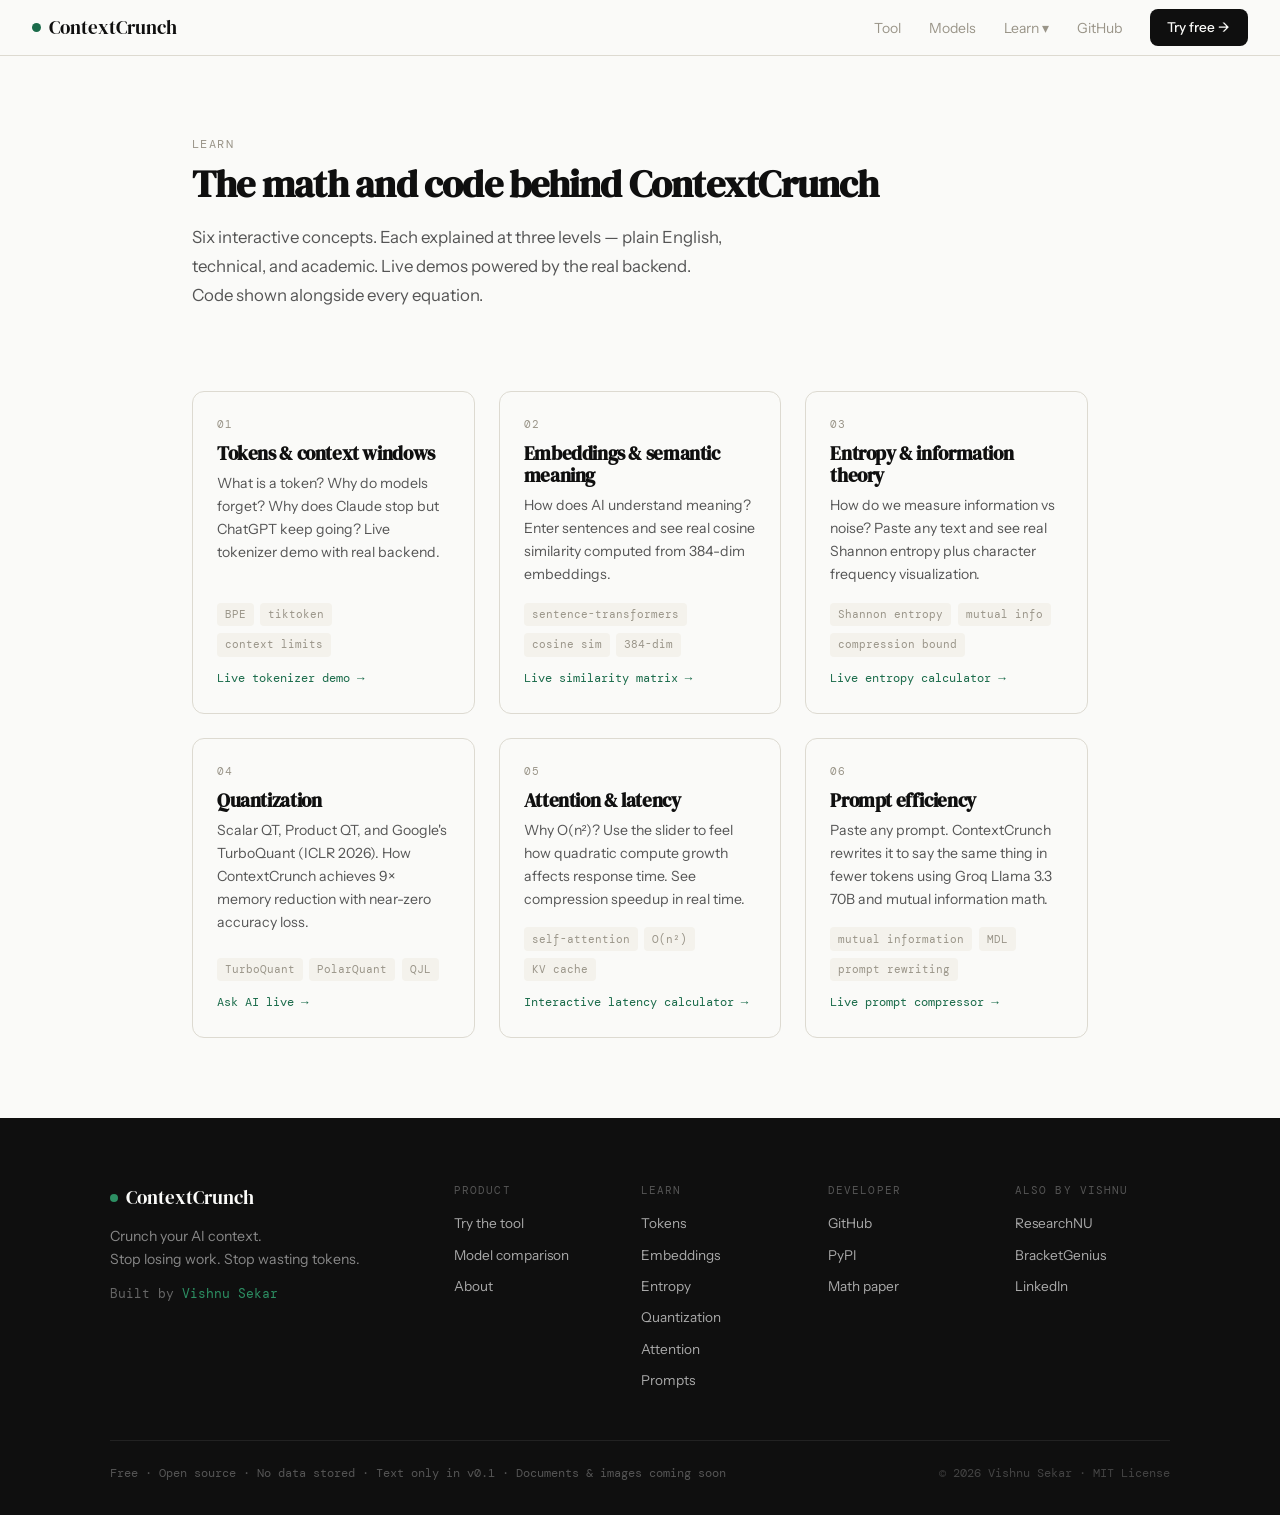
==== frontend/learn/index.html @ 9dfd8b08 "ContextCrunch v1" ====
<!DOCTYPE html>
<html lang="en">
<head>
<meta charset="UTF-8"><meta name="viewport" content="width=device-width,initial-scale=1.0">
<title>ContextCrunch — Learn</title>
<link href="https://fonts.googleapis.com/css2?family=DM+Serif+Display:ital@0;1&family=DM+Mono:wght@400;500&family=Instrument+Sans:wght@400;500;600&display=swap" rel="stylesheet">
<link rel="stylesheet" href="../shared/style.css">
<style>
.learn-grid{display:grid;grid-template-columns:repeat(auto-fit,minmax(280px,1fr));gap:1.5rem;margin-top:3rem}
.lcard{background:var(--white);border:1px solid var(--border);border-radius:12px;padding:1.5rem;text-decoration:none;color:var(--black);transition:border-color .2s,transform .15s;display:flex;flex-direction:column}
.lcard:hover{border-color:var(--accent);transform:translateY(-2px)}
.lcard-num{font-family:var(--mono);font-size:.7rem;color:var(--muted);text-transform:uppercase;letter-spacing:.1em;margin-bottom:.5rem}
.lcard h3{font-family:var(--serif);font-size:1.2rem;margin-bottom:.5rem}
.lcard p{font-size:.88rem;color:#555;line-height:1.65;flex:1;margin-bottom:1rem}
.lcard-tags{display:flex;gap:.4rem;flex-wrap:wrap;margin-bottom:.75rem}
.ltag{font-size:.68rem;background:var(--cream);color:var(--muted);padding:.2rem .5rem;border-radius:4px;font-family:var(--mono)}
.lcard-footer{font-size:.78rem;font-family:var(--mono);color:var(--accent)}
</style>
</head>
<body>
<div id="nav-root"></div>
<main>
  <div class="section" style="padding-bottom:0">
    <div class="container">
      <span class="section-label">Learn</span>
      <h1 class="section-title">The math and code behind ContextCrunch</h1>
      <p class="section-sub">Six interactive concepts. Each explained at three levels — plain English, technical, and academic. Live demos powered by the real backend. Code shown alongside every equation.</p>
    </div>
  </div>
  <div class="section" style="padding-top:2rem">
    <div class="container">
      <div class="learn-grid">
        <a href="tokens.html" class="lcard">
          <span class="lcard-num">01</span>
          <h3>Tokens &amp; context windows</h3>
          <p>What is a token? Why do models forget? Why does Claude stop but ChatGPT keep going? Live tokenizer demo with real backend.</p>
          <div class="lcard-tags"><span class="ltag">BPE</span><span class="ltag">tiktoken</span><span class="ltag">context limits</span></div>
          <span class="lcard-footer">Live tokenizer demo →</span>
        </a>
        <a href="embeddings.html" class="lcard">
          <span class="lcard-num">02</span>
          <h3>Embeddings &amp; semantic meaning</h3>
          <p>How does AI understand meaning? Enter sentences and see real cosine similarity computed from 384-dim embeddings.</p>
          <div class="lcard-tags"><span class="ltag">sentence-transformers</span><span class="ltag">cosine sim</span><span class="ltag">384-dim</span></div>
          <span class="lcard-footer">Live similarity matrix →</span>
        </a>
        <a href="entropy.html" class="lcard">
          <span class="lcard-num">03</span>
          <h3>Entropy &amp; information theory</h3>
          <p>How do we measure information vs noise? Paste any text and see real Shannon entropy plus character frequency visualization.</p>
          <div class="lcard-tags"><span class="ltag">Shannon entropy</span><span class="ltag">mutual info</span><span class="ltag">compression bound</span></div>
          <span class="lcard-footer">Live entropy calculator →</span>
        </a>
        <a href="quantization.html" class="lcard">
          <span class="lcard-num">04</span>
          <h3>Quantization</h3>
          <p>Scalar QT, Product QT, and Google's TurboQuant (ICLR 2026). How ContextCrunch achieves 9× memory reduction with near-zero accuracy loss.</p>
          <div class="lcard-tags"><span class="ltag">TurboQuant</span><span class="ltag">PolarQuant</span><span class="ltag">QJL</span></div>
          <span class="lcard-footer">Ask AI live →</span>
        </a>
        <a href="attention.html" class="lcard">
          <span class="lcard-num">05</span>
          <h3>Attention &amp; latency</h3>
          <p>Why O(n²)? Use the slider to feel how quadratic compute growth affects response time. See compression speedup in real time.</p>
          <div class="lcard-tags"><span class="ltag">self-attention</span><span class="ltag">O(n²)</span><span class="ltag">KV cache</span></div>
          <span class="lcard-footer">Interactive latency calculator →</span>
        </a>
        <a href="prompts.html" class="lcard">
          <span class="lcard-num">06</span>
          <h3>Prompt efficiency</h3>
          <p>Paste any prompt. ContextCrunch rewrites it to say the same thing in fewer tokens using Groq Llama 3.3 70B and mutual information math.</p>
          <div class="lcard-tags"><span class="ltag">mutual information</span><span class="ltag">MDL</span><span class="ltag">prompt rewriting</span></div>
          <span class="lcard-footer">Live prompt compressor →</span>
        </a>
      </div>
    </div>
  </div>
</main>
<div id="footer-root"></div>
<script src="../shared/nav.js"></script>
<script src="../shared/footer.js"></script>
</body>
</html>
---- frontend/shared/style.css ----
@import url('https://fonts.googleapis.com/css2?family=DM+Serif+Display:ital@0;1&family=DM+Mono:wght@400;500&family=Instrument+Sans:wght@400;500;600&display=swap');
*,*::before,*::after{box-sizing:border-box;margin:0;padding:0}
:root{
  --black:#0f0f0f;--white:#fafaf8;--cream:#f4f2ec;--mid:#e8e5dc;
  --muted:#9a9589;--accent:#1a6b4a;--accent-light:#e8f4ef;--accent-mid:#2d8f63;
  --warn:#c4602a;--warn-light:#fdf0e8;--danger:#b93030;--danger-light:#fdf0f0;
  --info:#1e4f8a;--info-light:#eaf0f9;--border:#dddad1;
  --serif:'DM Serif Display',Georgia,serif;
  --sans:'Instrument Sans',sans-serif;
  --mono:'DM Mono',monospace;
}
html{scroll-behavior:smooth}
body{font-family:var(--sans);background:var(--white);color:var(--black);font-size:16px;line-height:1.6;overflow-x:hidden}
h1,h2,h3,h4{font-family:var(--serif);letter-spacing:-.02em;line-height:1.15}
a{color:inherit;text-decoration:none}
button{font-family:var(--sans);cursor:pointer}
input,textarea,select{font-family:var(--sans)}
.container{max-width:960px;margin:0 auto;padding:0 2rem}
.container-wide{max-width:1100px;margin:0 auto;padding:0 2rem}
.section{padding:5rem 2rem}
.section-alt{background:var(--cream);border-top:1px solid var(--border);border-bottom:1px solid var(--border)}
.section-label{font-family:var(--mono);font-size:.72rem;color:var(--muted);letter-spacing:.12em;text-transform:uppercase;display:block;margin-bottom:.5rem}
.section-title{font-family:var(--serif);font-size:clamp(1.8rem,3vw,2.6rem);margin-bottom:1rem}
.section-sub{color:#555;max-width:540px;line-height:1.75;font-size:1.05rem}
.btn{display:inline-flex;align-items:center;gap:8px;padding:.7rem 1.5rem;border-radius:8px;font-weight:500;font-size:.92rem;border:none;cursor:pointer;transition:all .15s;text-decoration:none}
.btn-primary{background:var(--black);color:var(--white)}
.btn-primary:hover{background:var(--accent);transform:translateY(-1px)}
.btn-secondary{background:transparent;color:var(--black);border:1px solid var(--border)}
.btn-secondary:hover{border-color:var(--black);transform:translateY(-1px)}
.btn-accent{background:var(--accent);color:var(--white)}
.btn-accent:hover{background:var(--accent-mid);transform:translateY(-1px)}
.btn:disabled{opacity:.4;cursor:not-allowed;transform:none!important}
.card{background:var(--white);border:1px solid var(--border);border-radius:12px;padding:1.5rem}
.gauge-track{background:var(--mid);border-radius:4px;height:8px;overflow:hidden}
.gauge-fill{height:100%;border-radius:4px;transition:width .5s ease;background:var(--accent)}
.gauge-fill.warning{background:var(--warn)}
.gauge-fill.danger{background:var(--danger)}
.code-block{background:#1a1a1a;color:#e8e5dc;border-radius:8px;padding:1.25rem;font-family:var(--mono);font-size:.82rem;line-height:1.7;overflow-x:auto;white-space:pre}
.formula{background:var(--white);border:1px solid var(--border);border-left:3px solid var(--black);border-radius:6px;padding:.75rem 1rem;font-family:var(--mono);font-size:.85rem;overflow-x:auto;white-space:pre;margin:.75rem 0}
.level-toggle{display:flex;border:1px solid var(--border);border-radius:8px;overflow:hidden;width:fit-content}
.level-btn{padding:.45rem 1rem;border:none;background:transparent;font-size:.78rem;font-family:var(--mono);cursor:pointer;color:var(--muted);border-right:1px solid var(--border);transition:all .15s}
.level-btn:last-child{border-right:none}
.level-btn:hover{background:var(--cream);color:var(--black)}
.level-btn.active{background:var(--black);color:var(--white)}
.badge{display:inline-flex;align-items:center;gap:4px;padding:.2rem .6rem;border-radius:100px;font-size:.72rem;font-family:var(--mono);font-weight:500}
.badge-safe{background:var(--accent-light);color:var(--accent)}
.badge-warn{background:var(--warn-light);color:var(--warn)}
.badge-danger{background:var(--danger-light);color:var(--danger)}
.loading-dots::after{content:'';animation:dots 1.2s steps(4,end) infinite}
@keyframes dots{0%,20%{content:''}40%{content:'.'}60%{content:'..'}80%,100%{content:'...'}}
.spin{animation:spin .8s linear infinite;display:inline-block}
@keyframes spin{to{transform:rotate(360deg)}}
@media(max-width:768px){.hide-mobile{display:none!important}.section{padding:3rem 1.5rem}}
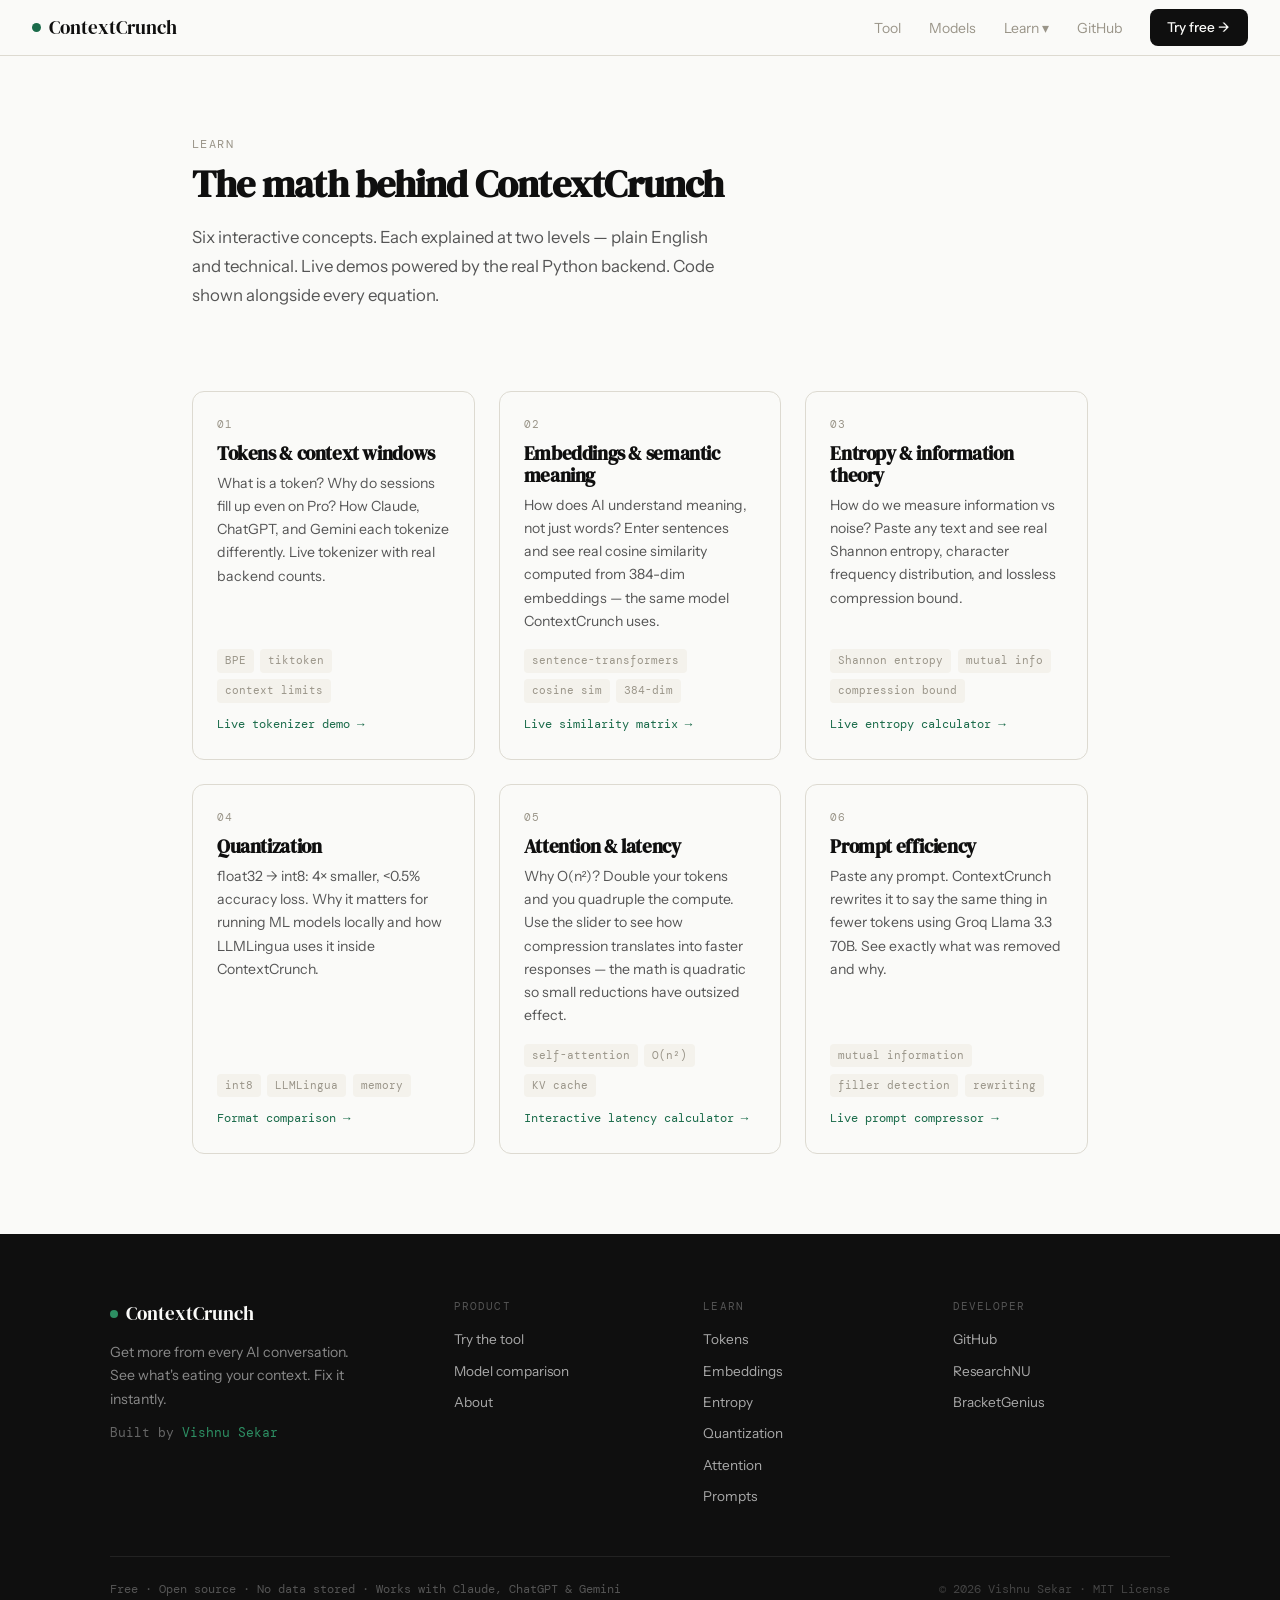
==== commit 5c144b33: "fix nav dropdown, footer, learn pages, content engine, LLMLingua pipeline" ====
--- a/frontend/learn/index.html
+++ b/frontend/learn/index.html
@@ -23,8 +23,8 @@
   <div class="section" style="padding-bottom:0">
     <div class="container">
       <span class="section-label">Learn</span>
-      <h1 class="section-title">The math and code behind ContextCrunch</h1>
-      <p class="section-sub">Six interactive concepts. Each explained at three levels — plain English, technical, and academic. Live demos powered by the real backend. Code shown alongside every equation.</p>
+      <h1 class="section-title">The math behind ContextCrunch</h1>
+      <p class="section-sub">Six interactive concepts. Each explained at two levels — plain English and technical. Live demos powered by the real Python backend. Code shown alongside every equation.</p>
     </div>
   </div>
   <div class="section" style="padding-top:2rem">
@@ -33,43 +33,43 @@
         <a href="tokens.html" class="lcard">
           <span class="lcard-num">01</span>
           <h3>Tokens &amp; context windows</h3>
-          <p>What is a token? Why do models forget? Why does Claude stop but ChatGPT keep going? Live tokenizer demo with real backend.</p>
+          <p>What is a token? Why do sessions fill up even on Pro? How Claude, ChatGPT, and Gemini each tokenize differently. Live tokenizer with real backend counts.</p>
           <div class="lcard-tags"><span class="ltag">BPE</span><span class="ltag">tiktoken</span><span class="ltag">context limits</span></div>
           <span class="lcard-footer">Live tokenizer demo →</span>
         </a>
         <a href="embeddings.html" class="lcard">
           <span class="lcard-num">02</span>
           <h3>Embeddings &amp; semantic meaning</h3>
-          <p>How does AI understand meaning? Enter sentences and see real cosine similarity computed from 384-dim embeddings.</p>
+          <p>How does AI understand meaning, not just words? Enter sentences and see real cosine similarity computed from 384-dim embeddings — the same model ContextCrunch uses.</p>
           <div class="lcard-tags"><span class="ltag">sentence-transformers</span><span class="ltag">cosine sim</span><span class="ltag">384-dim</span></div>
           <span class="lcard-footer">Live similarity matrix →</span>
         </a>
         <a href="entropy.html" class="lcard">
           <span class="lcard-num">03</span>
           <h3>Entropy &amp; information theory</h3>
-          <p>How do we measure information vs noise? Paste any text and see real Shannon entropy plus character frequency visualization.</p>
+          <p>How do we measure information vs noise? Paste any text and see real Shannon entropy, character frequency distribution, and lossless compression bound.</p>
           <div class="lcard-tags"><span class="ltag">Shannon entropy</span><span class="ltag">mutual info</span><span class="ltag">compression bound</span></div>
           <span class="lcard-footer">Live entropy calculator →</span>
         </a>
         <a href="quantization.html" class="lcard">
           <span class="lcard-num">04</span>
           <h3>Quantization</h3>
-          <p>Scalar QT, Product QT, and Google's TurboQuant (ICLR 2026). How ContextCrunch achieves 9× memory reduction with near-zero accuracy loss.</p>
-          <div class="lcard-tags"><span class="ltag">TurboQuant</span><span class="ltag">PolarQuant</span><span class="ltag">QJL</span></div>
-          <span class="lcard-footer">Ask AI live →</span>
+          <p>float32 → int8: 4× smaller, &lt;0.5% accuracy loss. Why it matters for running ML models locally and how LLMLingua uses it inside ContextCrunch.</p>
+          <div class="lcard-tags"><span class="ltag">int8</span><span class="ltag">LLMLingua</span><span class="ltag">memory</span></div>
+          <span class="lcard-footer">Format comparison →</span>
         </a>
         <a href="attention.html" class="lcard">
           <span class="lcard-num">05</span>
           <h3>Attention &amp; latency</h3>
-          <p>Why O(n²)? Use the slider to feel how quadratic compute growth affects response time. See compression speedup in real time.</p>
+          <p>Why O(n²)? Double your tokens and you quadruple the compute. Use the slider to see how compression translates into faster responses — the math is quadratic so small reductions have outsized effect.</p>
           <div class="lcard-tags"><span class="ltag">self-attention</span><span class="ltag">O(n²)</span><span class="ltag">KV cache</span></div>
           <span class="lcard-footer">Interactive latency calculator →</span>
         </a>
         <a href="prompts.html" class="lcard">
           <span class="lcard-num">06</span>
           <h3>Prompt efficiency</h3>
-          <p>Paste any prompt. ContextCrunch rewrites it to say the same thing in fewer tokens using Groq Llama 3.3 70B and mutual information math.</p>
-          <div class="lcard-tags"><span class="ltag">mutual information</span><span class="ltag">MDL</span><span class="ltag">prompt rewriting</span></div>
+          <p>Paste any prompt. ContextCrunch rewrites it to say the same thing in fewer tokens using Groq Llama 3.3 70B. See exactly what was removed and why.</p>
+          <div class="lcard-tags"><span class="ltag">mutual information</span><span class="ltag">filler detection</span><span class="ltag">rewriting</span></div>
           <span class="lcard-footer">Live prompt compressor →</span>
         </a>
       </div>
@@ -80,4 +80,4 @@
 <script src="../shared/nav.js"></script>
 <script src="../shared/footer.js"></script>
 </body>
-</html>
+</html>
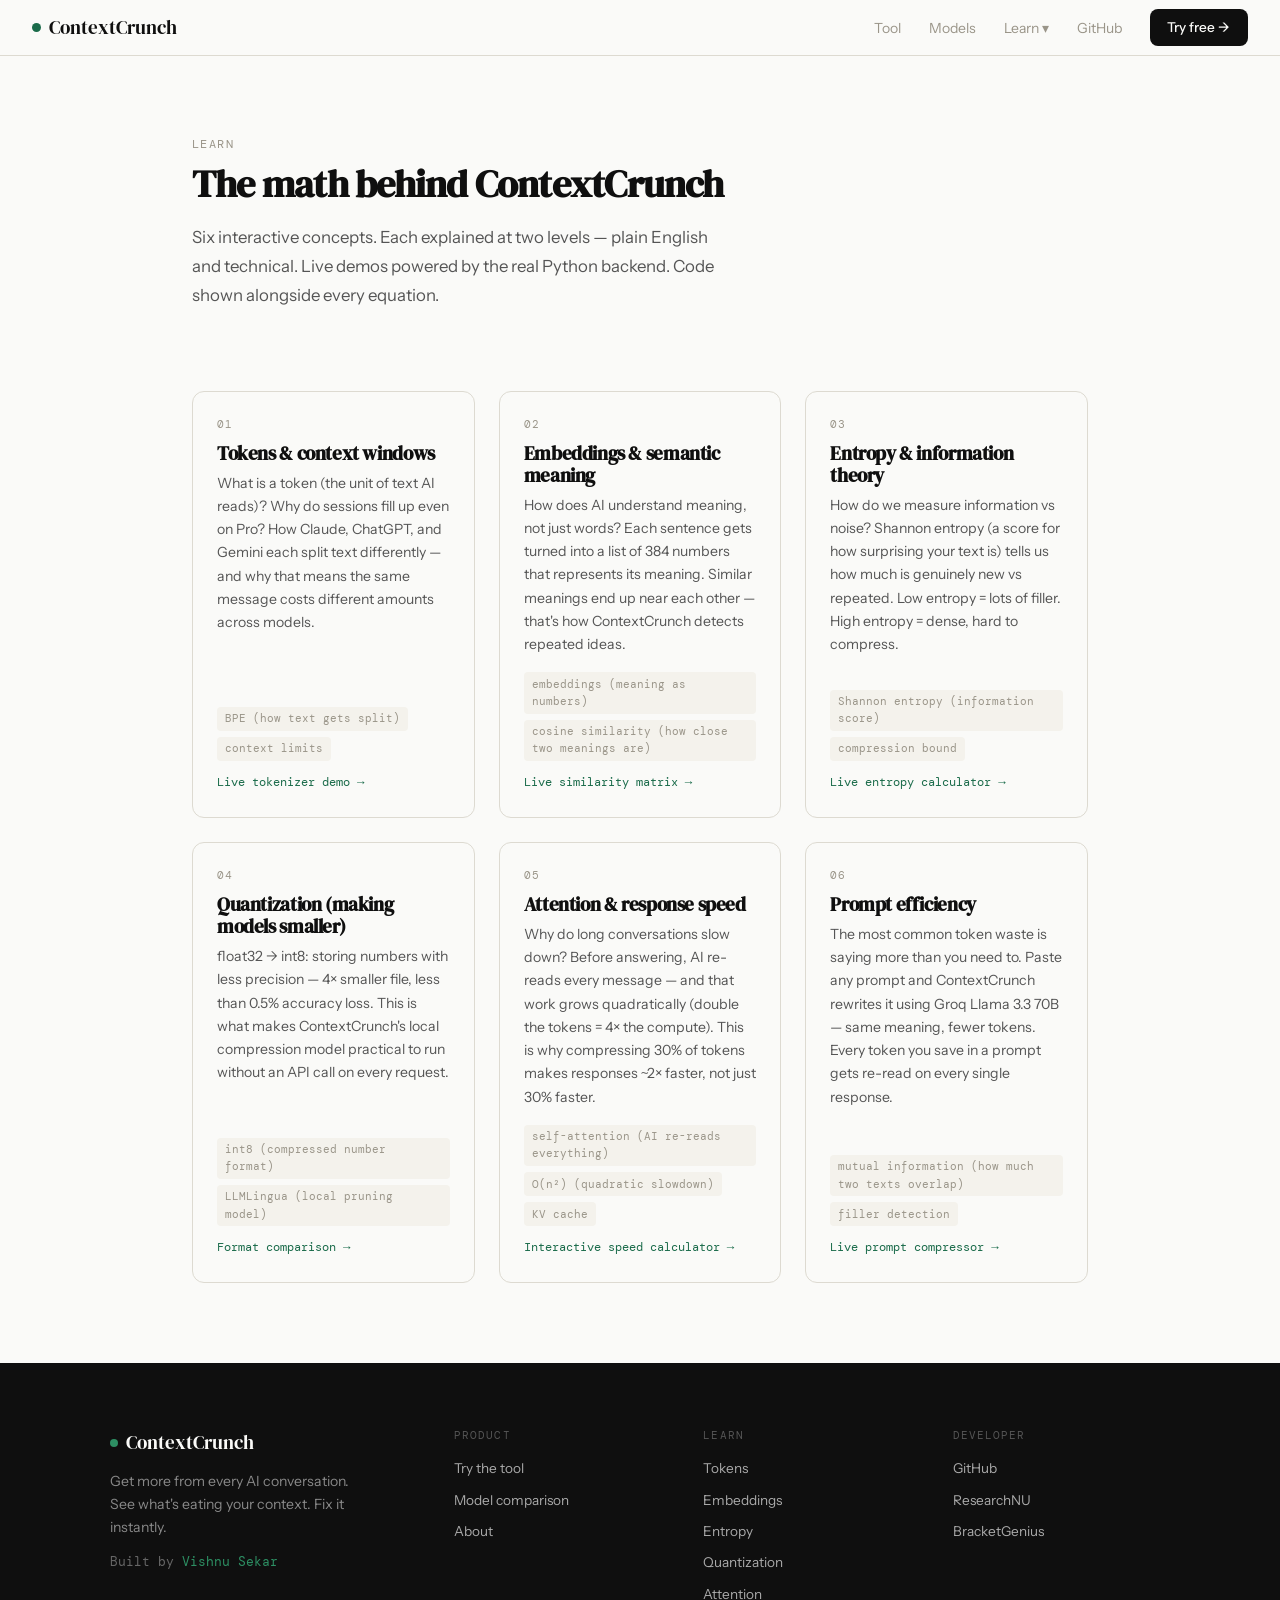
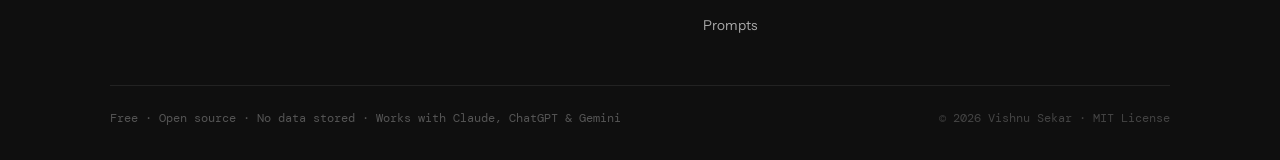
==== commit 04c03d7b: "model click bug, spacing, environmental impact start, lament term explanation for learn pages" ====
--- a/frontend/learn/index.html
+++ b/frontend/learn/index.html
@@ -33,43 +33,43 @@
         <a href="tokens.html" class="lcard">
           <span class="lcard-num">01</span>
           <h3>Tokens &amp; context windows</h3>
-          <p>What is a token? Why do sessions fill up even on Pro? How Claude, ChatGPT, and Gemini each tokenize differently. Live tokenizer with real backend counts.</p>
-          <div class="lcard-tags"><span class="ltag">BPE</span><span class="ltag">tiktoken</span><span class="ltag">context limits</span></div>
+          <p>What is a token (the unit of text AI reads)? Why do sessions fill up even on Pro? How Claude, ChatGPT, and Gemini each split text differently — and why that means the same message costs different amounts across models.</p>
+          <div class="lcard-tags"><span class="ltag">BPE (how text gets split)</span><span class="ltag">context limits</span></div>
           <span class="lcard-footer">Live tokenizer demo →</span>
         </a>
         <a href="embeddings.html" class="lcard">
           <span class="lcard-num">02</span>
           <h3>Embeddings &amp; semantic meaning</h3>
-          <p>How does AI understand meaning, not just words? Enter sentences and see real cosine similarity computed from 384-dim embeddings — the same model ContextCrunch uses.</p>
-          <div class="lcard-tags"><span class="ltag">sentence-transformers</span><span class="ltag">cosine sim</span><span class="ltag">384-dim</span></div>
+          <p>How does AI understand meaning, not just words? Each sentence gets turned into a list of 384 numbers that represents its meaning. Similar meanings end up near each other — that's how ContextCrunch detects repeated ideas.</p>
+          <div class="lcard-tags"><span class="ltag">embeddings (meaning as numbers)</span><span class="ltag">cosine similarity (how close two meanings are)</span></div>
           <span class="lcard-footer">Live similarity matrix →</span>
         </a>
         <a href="entropy.html" class="lcard">
           <span class="lcard-num">03</span>
           <h3>Entropy &amp; information theory</h3>
-          <p>How do we measure information vs noise? Paste any text and see real Shannon entropy, character frequency distribution, and lossless compression bound.</p>
-          <div class="lcard-tags"><span class="ltag">Shannon entropy</span><span class="ltag">mutual info</span><span class="ltag">compression bound</span></div>
+          <p>How do we measure information vs noise? Shannon entropy (a score for how surprising your text is) tells us how much is genuinely new vs repeated. Low entropy = lots of filler. High entropy = dense, hard to compress.</p>
+          <div class="lcard-tags"><span class="ltag">Shannon entropy (information score)</span><span class="ltag">compression bound</span></div>
           <span class="lcard-footer">Live entropy calculator →</span>
         </a>
         <a href="quantization.html" class="lcard">
           <span class="lcard-num">04</span>
-          <h3>Quantization</h3>
-          <p>float32 → int8: 4× smaller, &lt;0.5% accuracy loss. Why it matters for running ML models locally and how LLMLingua uses it inside ContextCrunch.</p>
-          <div class="lcard-tags"><span class="ltag">int8</span><span class="ltag">LLMLingua</span><span class="ltag">memory</span></div>
+          <h3>Quantization (making models smaller)</h3>
+          <p>float32 → int8: storing numbers with less precision — 4× smaller file, less than 0.5% accuracy loss. This is what makes ContextCrunch's local compression model practical to run without an API call on every request.</p>
+          <div class="lcard-tags"><span class="ltag">int8 (compressed number format)</span><span class="ltag">LLMLingua (local pruning model)</span></div>
           <span class="lcard-footer">Format comparison →</span>
         </a>
         <a href="attention.html" class="lcard">
           <span class="lcard-num">05</span>
-          <h3>Attention &amp; latency</h3>
-          <p>Why O(n²)? Double your tokens and you quadruple the compute. Use the slider to see how compression translates into faster responses — the math is quadratic so small reductions have outsized effect.</p>
-          <div class="lcard-tags"><span class="ltag">self-attention</span><span class="ltag">O(n²)</span><span class="ltag">KV cache</span></div>
-          <span class="lcard-footer">Interactive latency calculator →</span>
+          <h3>Attention &amp; response speed</h3>
+          <p>Why do long conversations slow down? Before answering, AI re-reads every message — and that work grows quadratically (double the tokens = 4× the compute). This is why compressing 30% of tokens makes responses ~2× faster, not just 30% faster.</p>
+          <div class="lcard-tags"><span class="ltag">self-attention (AI re-reads everything)</span><span class="ltag">O(n²) (quadratic slowdown)</span><span class="ltag">KV cache</span></div>
+          <span class="lcard-footer">Interactive speed calculator →</span>
         </a>
         <a href="prompts.html" class="lcard">
           <span class="lcard-num">06</span>
           <h3>Prompt efficiency</h3>
-          <p>Paste any prompt. ContextCrunch rewrites it to say the same thing in fewer tokens using Groq Llama 3.3 70B. See exactly what was removed and why.</p>
-          <div class="lcard-tags"><span class="ltag">mutual information</span><span class="ltag">filler detection</span><span class="ltag">rewriting</span></div>
+          <p>The most common token waste is saying more than you need to. Paste any prompt and ContextCrunch rewrites it using Groq Llama 3.3 70B — same meaning, fewer tokens. Every token you save in a prompt gets re-read on every single response.</p>
+          <div class="lcard-tags"><span class="ltag">mutual information (how much two texts overlap)</span><span class="ltag">filler detection</span></div>
           <span class="lcard-footer">Live prompt compressor →</span>
         </a>
       </div>
--- a/frontend/shared/style.css
+++ b/frontend/shared/style.css
@@ -1,53 +1,171 @@
 @import url('https://fonts.googleapis.com/css2?family=DM+Serif+Display:ital@0;1&family=DM+Mono:wght@400;500&family=Instrument+Sans:wght@400;500;600&display=swap');
-*,*::before,*::after{box-sizing:border-box;margin:0;padding:0}
-:root{
-  --black:#0f0f0f;--white:#fafaf8;--cream:#f4f2ec;--mid:#e8e5dc;
-  --muted:#9a9589;--accent:#1a6b4a;--accent-light:#e8f4ef;--accent-mid:#2d8f63;
-  --warn:#c4602a;--warn-light:#fdf0e8;--danger:#b93030;--danger-light:#fdf0f0;
-  --info:#1e4f8a;--info-light:#eaf0f9;--border:#dddad1;
-  --serif:'DM Serif Display',Georgia,serif;
-  --sans:'Instrument Sans',sans-serif;
-  --mono:'DM Mono',monospace;
+
+*, *::before, *::after { box-sizing: border-box; margin: 0; padding: 0; }
+
+:root {
+  --black:       #0f0f0f;
+  --white:       #fafaf8;
+  --cream:       #f4f2ec;
+  --mid:         #e8e5dc;
+  --muted:       #9a9589;
+  --accent:      #1a6b4a;
+  --accent-light:#e8f4ef;
+  --accent-mid:  #2d8f63;
+  --warn:        #c4602a;
+  --warn-light:  #fdf0e8;
+  --danger:      #b93030;
+  --danger-light:#fdf0f0;
+  --info:        #1e4f8a;
+  --info-light:  #eaf0f9;
+  --border:      #dddad1;
+  --serif:  'DM Serif Display', Georgia, serif;
+  --sans:   'Instrument Sans', sans-serif;
+  --mono:   'DM Mono', monospace;
 }
-html{scroll-behavior:smooth}
-body{font-family:var(--sans);background:var(--white);color:var(--black);font-size:16px;line-height:1.6;overflow-x:hidden}
-h1,h2,h3,h4{font-family:var(--serif);letter-spacing:-.02em;line-height:1.15}
-a{color:inherit;text-decoration:none}
-button{font-family:var(--sans);cursor:pointer}
-input,textarea,select{font-family:var(--sans)}
-.container{max-width:960px;margin:0 auto;padding:0 2rem}
-.container-wide{max-width:1100px;margin:0 auto;padding:0 2rem}
-.section{padding:5rem 2rem}
-.section-alt{background:var(--cream);border-top:1px solid var(--border);border-bottom:1px solid var(--border)}
-.section-label{font-family:var(--mono);font-size:.72rem;color:var(--muted);letter-spacing:.12em;text-transform:uppercase;display:block;margin-bottom:.5rem}
-.section-title{font-family:var(--serif);font-size:clamp(1.8rem,3vw,2.6rem);margin-bottom:1rem}
-.section-sub{color:#555;max-width:540px;line-height:1.75;font-size:1.05rem}
-.btn{display:inline-flex;align-items:center;gap:8px;padding:.7rem 1.5rem;border-radius:8px;font-weight:500;font-size:.92rem;border:none;cursor:pointer;transition:all .15s;text-decoration:none}
-.btn-primary{background:var(--black);color:var(--white)}
-.btn-primary:hover{background:var(--accent);transform:translateY(-1px)}
-.btn-secondary{background:transparent;color:var(--black);border:1px solid var(--border)}
-.btn-secondary:hover{border-color:var(--black);transform:translateY(-1px)}
-.btn-accent{background:var(--accent);color:var(--white)}
-.btn-accent:hover{background:var(--accent-mid);transform:translateY(-1px)}
-.btn:disabled{opacity:.4;cursor:not-allowed;transform:none!important}
-.card{background:var(--white);border:1px solid var(--border);border-radius:12px;padding:1.5rem}
-.gauge-track{background:var(--mid);border-radius:4px;height:8px;overflow:hidden}
-.gauge-fill{height:100%;border-radius:4px;transition:width .5s ease;background:var(--accent)}
-.gauge-fill.warning{background:var(--warn)}
-.gauge-fill.danger{background:var(--danger)}
-.code-block{background:#1a1a1a;color:#e8e5dc;border-radius:8px;padding:1.25rem;font-family:var(--mono);font-size:.82rem;line-height:1.7;overflow-x:auto;white-space:pre}
-.formula{background:var(--white);border:1px solid var(--border);border-left:3px solid var(--black);border-radius:6px;padding:.75rem 1rem;font-family:var(--mono);font-size:.85rem;overflow-x:auto;white-space:pre;margin:.75rem 0}
-.level-toggle{display:flex;border:1px solid var(--border);border-radius:8px;overflow:hidden;width:fit-content}
-.level-btn{padding:.45rem 1rem;border:none;background:transparent;font-size:.78rem;font-family:var(--mono);cursor:pointer;color:var(--muted);border-right:1px solid var(--border);transition:all .15s}
-.level-btn:last-child{border-right:none}
-.level-btn:hover{background:var(--cream);color:var(--black)}
-.level-btn.active{background:var(--black);color:var(--white)}
-.badge{display:inline-flex;align-items:center;gap:4px;padding:.2rem .6rem;border-radius:100px;font-size:.72rem;font-family:var(--mono);font-weight:500}
-.badge-safe{background:var(--accent-light);color:var(--accent)}
-.badge-warn{background:var(--warn-light);color:var(--warn)}
-.badge-danger{background:var(--danger-light);color:var(--danger)}
-.loading-dots::after{content:'';animation:dots 1.2s steps(4,end) infinite}
-@keyframes dots{0%,20%{content:''}40%{content:'.'}60%{content:'..'}80%,100%{content:'...'}}
-.spin{animation:spin .8s linear infinite;display:inline-block}
-@keyframes spin{to{transform:rotate(360deg)}}
-@media(max-width:768px){.hide-mobile{display:none!important}.section{padding:3rem 1.5rem}}
+
+html {
+  scroll-behavior: smooth;
+  font-size: 16px; /* explicit base — prevents browser zoom issues */
+}
+
+body {
+  font-family: var(--sans);
+  background: var(--white);
+  color: var(--black);
+  line-height: 1.6;
+  overflow-x: hidden;
+  /* no max-width on body — let containers handle it */
+}
+
+h1, h2, h3, h4 {
+  font-family: var(--serif);
+  letter-spacing: -.02em;
+  line-height: 1.15;
+}
+
+a    { color: inherit; text-decoration: none; }
+button { font-family: var(--sans); cursor: pointer; }
+input, textarea, select { font-family: var(--sans); }
+
+/* ── Layout ── */
+.container      { max-width: 960px;  margin: 0 auto; padding: 0 2rem; }
+.container-wide { max-width: 1060px; margin: 0 auto; padding: 0 2rem; }
+.section        { padding: 5rem 2rem; }
+.section-alt    { background: var(--cream); border-top: 1px solid var(--border); border-bottom: 1px solid var(--border); }
+
+/* ── Typography ── */
+.section-label {
+  font-family: var(--mono);
+  font-size: .72rem;
+  color: var(--muted);
+  letter-spacing: .12em;
+  text-transform: uppercase;
+  display: block;
+  margin-bottom: .5rem;
+}
+.section-title { font-family: var(--serif); font-size: clamp(1.8rem, 3vw, 2.6rem); margin-bottom: 1rem; }
+.section-sub   { color: #555; max-width: 540px; line-height: 1.75; font-size: 1.05rem; }
+
+/* ── Buttons ── */
+.btn {
+  display: inline-flex;
+  align-items: center;
+  gap: 8px;
+  padding: .65rem 1.4rem;
+  border-radius: 8px;
+  font-weight: 500;
+  font-size: .9rem;
+  border: none;
+  cursor: pointer;
+  transition: all .15s;
+  text-decoration: none;
+  white-space: nowrap;
+}
+.btn-primary   { background: var(--black); color: var(--white); }
+.btn-primary:hover  { background: var(--accent); transform: translateY(-1px); }
+.btn-secondary { background: transparent; color: var(--black); border: 1px solid var(--border); }
+.btn-secondary:hover { border-color: var(--black); transform: translateY(-1px); }
+.btn-accent    { background: var(--accent); color: var(--white); }
+.btn-accent:hover   { background: var(--accent-mid); transform: translateY(-1px); }
+.btn:disabled  { opacity: .4; cursor: not-allowed; transform: none !important; }
+
+/* ── Cards ── */
+.card { background: var(--white); border: 1px solid var(--border); border-radius: 12px; padding: 1.5rem; }
+
+/* ── Gauges ── */
+.gauge-track { background: var(--mid); border-radius: 4px; height: 6px; overflow: hidden; }
+.gauge-fill  { height: 100%; border-radius: 4px; transition: width .5s ease; background: var(--accent); }
+.gauge-fill.warning { background: var(--warn); }
+.gauge-fill.danger  { background: var(--danger); }
+
+/* ── Code ── */
+.code-block {
+  background: #1a1a1a;
+  color: #e8e5dc;
+  border-radius: 8px;
+  padding: 1.25rem;
+  font-family: var(--mono);
+  font-size: .8rem;
+  line-height: 1.7;
+  overflow-x: auto;
+  white-space: pre;
+}
+.formula {
+  background: var(--cream);
+  border: 1px solid var(--border);
+  border-radius: 6px;
+  padding: .75rem 1rem;
+  font-family: var(--mono);
+  font-size: .82rem;
+  overflow-x: auto;
+  white-space: pre;
+  margin: .75rem 0;
+  line-height: 1.8;
+}
+
+/* ── Level toggle ── */
+.level-toggle { display: flex; border: 1px solid var(--border); border-radius: 8px; overflow: hidden; width: fit-content; }
+.level-btn {
+  padding: .4rem .95rem;
+  border: none;
+  background: transparent;
+  font-size: .78rem;
+  font-family: var(--mono);
+  cursor: pointer;
+  color: var(--muted);
+  border-right: 1px solid var(--border);
+  transition: all .15s;
+}
+.level-btn:last-child { border-right: none; }
+.level-btn:hover  { background: var(--cream); color: var(--black); }
+.level-btn.active { background: var(--black); color: var(--white); }
+
+/* ── Badges ── */
+.badge { display: inline-flex; align-items: center; gap: 4px; padding: .2rem .6rem; border-radius: 100px; font-size: .72rem; font-family: var(--mono); font-weight: 500; }
+.badge-safe   { background: var(--accent-light); color: var(--accent); }
+.badge-warn   { background: var(--warn-light);   color: var(--warn); }
+.badge-danger { background: var(--danger-light); color: var(--danger); }
+
+/* ── Colors for gauge values ── */
+.safe    { color: var(--accent); }
+.warning { color: var(--warn); }
+.danger  { color: var(--danger); }
+
+/* ── Loading ── */
+.loading-dots::after { content: ''; animation: dots 1.2s steps(4,end) infinite; }
+@keyframes dots { 0%,20%{content:''} 40%{content:'.'} 60%{content:'..'} 80%,100%{content:'...'} }
+.spin { animation: spin .8s linear infinite; display: inline-block; }
+@keyframes spin { to { transform: rotate(360deg); } }
+
+/* ── Responsive ── */
+@media (max-width: 900px) {
+  .container, .container-wide { padding: 0 1.25rem; }
+}
+@media (max-width: 768px) {
+  .hide-mobile { display: none !important; }
+  .section     { padding: 3rem 1.25rem; }
+}
+@media (max-width: 480px) {
+  html { font-size: 15px; }
+  .section { padding: 2.5rem 1rem; }
+}
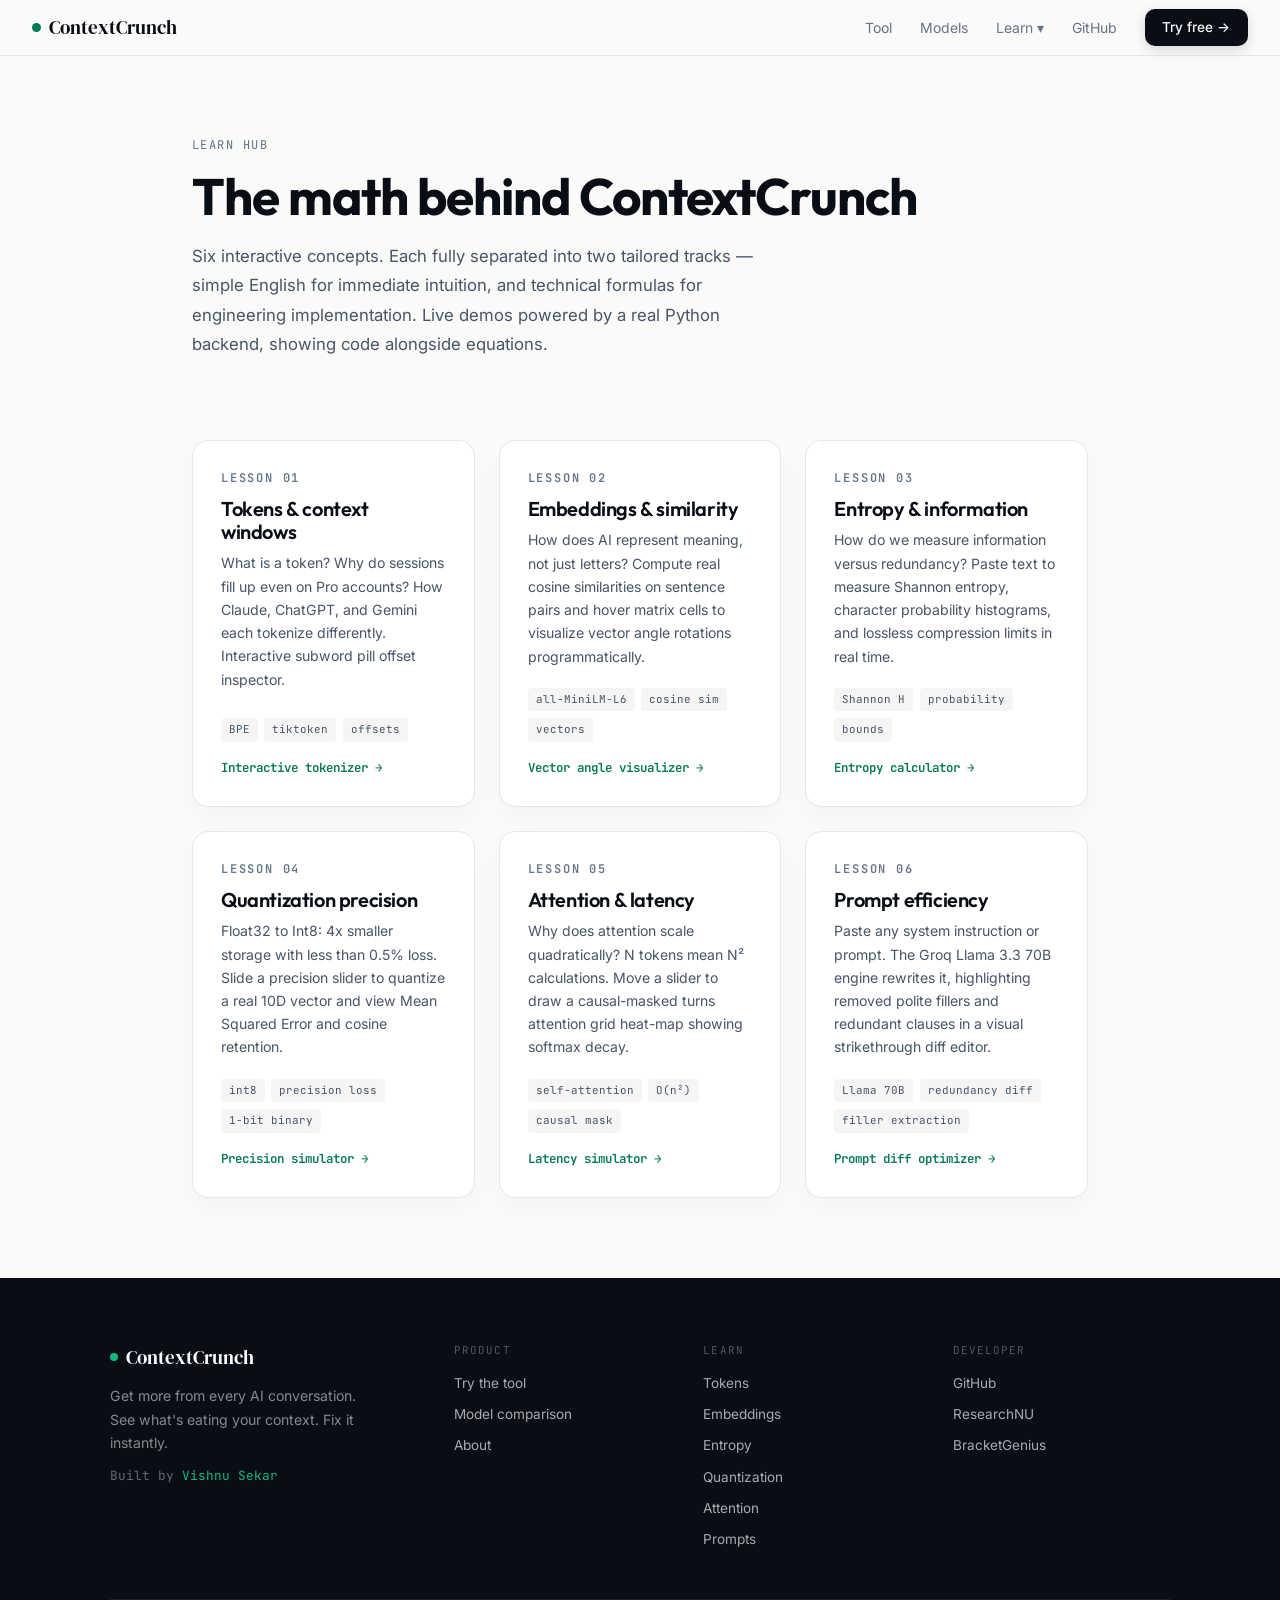
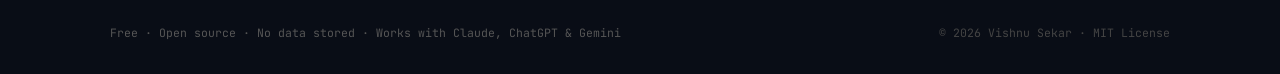
==== commit ff755d9f: "Initial commit" ====
--- a/frontend/learn/index.html
+++ b/frontend/learn/index.html
@@ -1,20 +1,96 @@
 <!DOCTYPE html>
 <html lang="en">
 <head>
-<meta charset="UTF-8"><meta name="viewport" content="width=device-width,initial-scale=1.0">
-<title>ContextCrunch — Learn</title>
-<link href="https://fonts.googleapis.com/css2?family=DM+Serif+Display:ital@0;1&family=DM+Mono:wght@400;500&family=Instrument+Sans:wght@400;500;600&display=swap" rel="stylesheet">
+<meta charset="UTF-8">
+<meta name="viewport" content="width=device-width,initial-scale=1.0">
+<title>ContextCrunch — Learn the Mathematics of AI Context</title>
+
+<link href="https://fonts.googleapis.com/css2?family=DM+Serif+Display:ital@0;1&family=Outfit:wght@400;500;600;700&family=Inter:wght@400;500;600;700&family=JetBrains+Mono:wght@400;500;600&display=swap" rel="stylesheet">
 <link rel="stylesheet" href="../shared/style.css">
+
 <style>
-.learn-grid{display:grid;grid-template-columns:repeat(auto-fit,minmax(280px,1fr));gap:1.5rem;margin-top:3rem}
-.lcard{background:var(--white);border:1px solid var(--border);border-radius:12px;padding:1.5rem;text-decoration:none;color:var(--black);transition:border-color .2s,transform .15s;display:flex;flex-direction:column}
-.lcard:hover{border-color:var(--accent);transform:translateY(-2px)}
-.lcard-num{font-family:var(--mono);font-size:.7rem;color:var(--muted);text-transform:uppercase;letter-spacing:.1em;margin-bottom:.5rem}
-.lcard h3{font-family:var(--serif);font-size:1.2rem;margin-bottom:.5rem}
-.lcard p{font-size:.88rem;color:#555;line-height:1.65;flex:1;margin-bottom:1rem}
-.lcard-tags{display:flex;gap:.4rem;flex-wrap:wrap;margin-bottom:.75rem}
-.ltag{font-size:.68rem;background:var(--cream);color:var(--muted);padding:.2rem .5rem;border-radius:4px;font-family:var(--mono)}
-.lcard-footer{font-size:.78rem;font-family:var(--mono);color:var(--accent)}
+.learn-grid{
+  display: grid;
+  grid-template-columns: repeat(auto-fit, minmax(280px, 1fr));
+  gap: 1.5rem;
+  margin-top: 3rem;
+}
+
+.lcard{
+  background: white;
+  border: 1px solid var(--border);
+  border-radius: var(--radius-lg);
+  padding: 1.75rem;
+  text-decoration: none;
+  color: var(--black);
+  transition: all 0.25s cubic-bezier(0.4, 0, 0.2, 1);
+  display: flex;
+  flex-direction: column;
+  box-shadow: var(--shadow-premium);
+}
+.lcard:hover{
+  border-color: var(--accent);
+  transform: translateY(-3px);
+  box-shadow: var(--shadow-hover);
+}
+
+.lcard-num{
+  font-family: var(--mono);
+  font-size: .75rem;
+  color: var(--muted);
+  font-weight: 600;
+  text-transform: uppercase;
+  letter-spacing: .15em;
+  margin-bottom: .6rem;
+  display: block;
+}
+
+.lcard h3{
+  font-family: var(--header);
+  font-weight: 600;
+  font-size: 1.25rem;
+  margin-bottom: .5rem;
+  color: var(--black);
+}
+
+.lcard p{
+  font-size: .88rem;
+  color: #475569;
+  line-height: 1.65;
+  flex: 1;
+  margin-bottom: 1.25rem;
+}
+
+.lcard-tags{
+  display: flex;
+  gap: .4rem;
+  flex-wrap: wrap;
+  margin-bottom: 1rem;
+}
+
+.ltag{
+  font-size: .68rem;
+  background: rgba(9, 13, 22, 0.04);
+  color: #475569;
+  padding: .2rem .5rem;
+  border-radius: 4px;
+  font-family: var(--mono);
+}
+
+.lcard-footer{
+  font-size: .78rem;
+  font-family: var(--mono);
+  color: var(--accent);
+  font-weight: 600;
+  display: flex;
+  align-items: center;
+  gap: 4px;
+  transition: gap 0.2s ease;
+}
+.lcard:hover .lcard-footer {
+  gap: 8px;
+  color: var(--accent-mid);
+}
 </style>
 </head>
 <body>
@@ -22,56 +98,69 @@
 <main>
   <div class="section" style="padding-bottom:0">
     <div class="container">
-      <span class="section-label">Learn</span>
+      <span class="section-label">Learn Hub</span>
       <h1 class="section-title">The math behind ContextCrunch</h1>
-      <p class="section-sub">Six interactive concepts. Each explained at two levels — plain English and technical. Live demos powered by the real Python backend. Code shown alongside every equation.</p>
+      <p class="section-sub">Six interactive concepts. Each fully separated into two tailored tracks — simple English for immediate intuition, and technical formulas for engineering implementation. Live demos powered by a real Python backend, showing code alongside equations.</p>
     </div>
   </div>
   <div class="section" style="padding-top:2rem">
     <div class="container">
       <div class="learn-grid">
+        
+        <!-- LESSON 1 -->
         <a href="tokens.html" class="lcard">
-          <span class="lcard-num">01</span>
+          <span class="lcard-num">Lesson 01</span>
           <h3>Tokens &amp; context windows</h3>
-          <p>What is a token (the unit of text AI reads)? Why do sessions fill up even on Pro? How Claude, ChatGPT, and Gemini each split text differently — and why that means the same message costs different amounts across models.</p>
-          <div class="lcard-tags"><span class="ltag">BPE (how text gets split)</span><span class="ltag">context limits</span></div>
-          <span class="lcard-footer">Live tokenizer demo →</span>
+          <p>What is a token? Why do sessions fill up even on Pro accounts? How Claude, ChatGPT, and Gemini each tokenize differently. Interactive subword pill offset inspector.</p>
+          <div class="lcard-tags"><span class="ltag">BPE</span><span class="ltag">tiktoken</span><span class="ltag">offsets</span></div>
+          <span class="lcard-footer">Interactive tokenizer →</span>
         </a>
+        
+        <!-- LESSON 2 -->
         <a href="embeddings.html" class="lcard">
-          <span class="lcard-num">02</span>
-          <h3>Embeddings &amp; semantic meaning</h3>
-          <p>How does AI understand meaning, not just words? Each sentence gets turned into a list of 384 numbers that represents its meaning. Similar meanings end up near each other — that's how ContextCrunch detects repeated ideas.</p>
-          <div class="lcard-tags"><span class="ltag">embeddings (meaning as numbers)</span><span class="ltag">cosine similarity (how close two meanings are)</span></div>
-          <span class="lcard-footer">Live similarity matrix →</span>
+          <span class="lcard-num">Lesson 02</span>
+          <h3>Embeddings &amp; similarity</h3>
+          <p>How does AI represent meaning, not just letters? Compute real cosine similarities on sentence pairs and hover matrix cells to visualize vector angle rotations programmatically.</p>
+          <div class="lcard-tags"><span class="ltag">all-MiniLM-L6</span><span class="ltag">cosine sim</span><span class="ltag">vectors</span></div>
+          <span class="lcard-footer">Vector angle visualizer →</span>
         </a>
+        
+        <!-- LESSON 3 -->
         <a href="entropy.html" class="lcard">
-          <span class="lcard-num">03</span>
-          <h3>Entropy &amp; information theory</h3>
-          <p>How do we measure information vs noise? Shannon entropy (a score for how surprising your text is) tells us how much is genuinely new vs repeated. Low entropy = lots of filler. High entropy = dense, hard to compress.</p>
-          <div class="lcard-tags"><span class="ltag">Shannon entropy (information score)</span><span class="ltag">compression bound</span></div>
-          <span class="lcard-footer">Live entropy calculator →</span>
+          <span class="lcard-num">Lesson 03</span>
+          <h3>Entropy &amp; information</h3>
+          <p>How do we measure information versus redundancy? Paste text to measure Shannon entropy, character probability histograms, and lossless compression limits in real time.</p>
+          <div class="lcard-tags"><span class="ltag">Shannon H</span><span class="ltag">probability</span><span class="ltag">bounds</span></div>
+          <span class="lcard-footer">Entropy calculator →</span>
         </a>
+        
+        <!-- LESSON 4 -->
         <a href="quantization.html" class="lcard">
-          <span class="lcard-num">04</span>
-          <h3>Quantization (making models smaller)</h3>
-          <p>float32 → int8: storing numbers with less precision — 4× smaller file, less than 0.5% accuracy loss. This is what makes ContextCrunch's local compression model practical to run without an API call on every request.</p>
-          <div class="lcard-tags"><span class="ltag">int8 (compressed number format)</span><span class="ltag">LLMLingua (local pruning model)</span></div>
-          <span class="lcard-footer">Format comparison →</span>
+          <span class="lcard-num">Lesson 04</span>
+          <h3>Quantization precision</h3>
+          <p>Float32 to Int8: 4x smaller storage with less than 0.5% loss. Slide a precision slider to quantize a real 10D vector and view Mean Squared Error and cosine retention.</p>
+          <div class="lcard-tags"><span class="ltag">int8</span><span class="ltag">precision loss</span><span class="ltag">1-bit binary</span></div>
+          <span class="lcard-footer">Precision simulator →</span>
         </a>
+        
+        <!-- LESSON 5 -->
         <a href="attention.html" class="lcard">
-          <span class="lcard-num">05</span>
-          <h3>Attention &amp; response speed</h3>
-          <p>Why do long conversations slow down? Before answering, AI re-reads every message — and that work grows quadratically (double the tokens = 4× the compute). This is why compressing 30% of tokens makes responses ~2× faster, not just 30% faster.</p>
-          <div class="lcard-tags"><span class="ltag">self-attention (AI re-reads everything)</span><span class="ltag">O(n²) (quadratic slowdown)</span><span class="ltag">KV cache</span></div>
-          <span class="lcard-footer">Interactive speed calculator →</span>
+          <span class="lcard-num">Lesson 05</span>
+          <h3>Attention &amp; latency</h3>
+          <p>Why does attention scale quadratically? N tokens mean N² calculations. Move a slider to draw a causal-masked turns attention grid heat-map showing softmax decay.</p>
+          <div class="lcard-tags"><span class="ltag">self-attention</span><span class="ltag">O(n²)</span><span class="ltag">causal mask</span></div>
+          <span class="lcard-footer">Latency simulator →</span>
         </a>
+        
+        <!-- LESSON 6 -->
         <a href="prompts.html" class="lcard">
-          <span class="lcard-num">06</span>
+          <span class="lcard-num">Lesson 06</span>
           <h3>Prompt efficiency</h3>
-          <p>The most common token waste is saying more than you need to. Paste any prompt and ContextCrunch rewrites it using Groq Llama 3.3 70B — same meaning, fewer tokens. Every token you save in a prompt gets re-read on every single response.</p>
-          <div class="lcard-tags"><span class="ltag">mutual information (how much two texts overlap)</span><span class="ltag">filler detection</span></div>
-          <span class="lcard-footer">Live prompt compressor →</span>
+          <p>Paste any system instruction or prompt. The Groq Llama 3.3 70B engine rewrites it, highlighting removed polite fillers and redundant clauses in a visual strikethrough diff editor.</p>
+          <div class="lcard-tags"><span class="ltag">Llama 70B</span><span class="ltag">redundancy diff</span><span class="ltag">filler extraction</span></div>
+          <span class="lcard-footer">Prompt diff optimizer →</span>
         </a>
+        
       </div>
     </div>
   </div>
--- a/frontend/shared/style.css
+++ b/frontend/shared/style.css
@@ -1,171 +1,263 @@
-@import url('https://fonts.googleapis.com/css2?family=DM+Serif+Display:ital@0;1&family=DM+Mono:wght@400;500&family=Instrument+Sans:wght@400;500;600&display=swap');
-
-*, *::before, *::after { box-sizing: border-box; margin: 0; padding: 0; }
-
-:root {
-  --black:       #0f0f0f;
-  --white:       #fafaf8;
-  --cream:       #f4f2ec;
-  --mid:         #e8e5dc;
-  --muted:       #9a9589;
-  --accent:      #1a6b4a;
-  --accent-light:#e8f4ef;
-  --accent-mid:  #2d8f63;
-  --warn:        #c4602a;
-  --warn-light:  #fdf0e8;
-  --danger:      #b93030;
-  --danger-light:#fdf0f0;
-  --info:        #1e4f8a;
-  --info-light:  #eaf0f9;
-  --border:      #dddad1;
-  --serif:  'DM Serif Display', Georgia, serif;
-  --sans:   'Instrument Sans', sans-serif;
-  --mono:   'DM Mono', monospace;
-}
-
-html {
-  scroll-behavior: smooth;
-  font-size: 16px; /* explicit base — prevents browser zoom issues */
-}
-
-body {
-  font-family: var(--sans);
-  background: var(--white);
-  color: var(--black);
-  line-height: 1.6;
-  overflow-x: hidden;
-  /* no max-width on body — let containers handle it */
-}
-
-h1, h2, h3, h4 {
-  font-family: var(--serif);
-  letter-spacing: -.02em;
-  line-height: 1.15;
-}
-
-a    { color: inherit; text-decoration: none; }
-button { font-family: var(--sans); cursor: pointer; }
-input, textarea, select { font-family: var(--sans); }
-
-/* ── Layout ── */
-.container      { max-width: 960px;  margin: 0 auto; padding: 0 2rem; }
-.container-wide { max-width: 1060px; margin: 0 auto; padding: 0 2rem; }
-.section        { padding: 5rem 2rem; }
-.section-alt    { background: var(--cream); border-top: 1px solid var(--border); border-bottom: 1px solid var(--border); }
-
-/* ── Typography ── */
-.section-label {
-  font-family: var(--mono);
-  font-size: .72rem;
-  color: var(--muted);
-  letter-spacing: .12em;
-  text-transform: uppercase;
-  display: block;
-  margin-bottom: .5rem;
-}
-.section-title { font-family: var(--serif); font-size: clamp(1.8rem, 3vw, 2.6rem); margin-bottom: 1rem; }
-.section-sub   { color: #555; max-width: 540px; line-height: 1.75; font-size: 1.05rem; }
-
-/* ── Buttons ── */
-.btn {
-  display: inline-flex;
-  align-items: center;
-  gap: 8px;
-  padding: .65rem 1.4rem;
-  border-radius: 8px;
-  font-weight: 500;
-  font-size: .9rem;
-  border: none;
-  cursor: pointer;
-  transition: all .15s;
-  text-decoration: none;
-  white-space: nowrap;
-}
-.btn-primary   { background: var(--black); color: var(--white); }
-.btn-primary:hover  { background: var(--accent); transform: translateY(-1px); }
-.btn-secondary { background: transparent; color: var(--black); border: 1px solid var(--border); }
-.btn-secondary:hover { border-color: var(--black); transform: translateY(-1px); }
-.btn-accent    { background: var(--accent); color: var(--white); }
-.btn-accent:hover   { background: var(--accent-mid); transform: translateY(-1px); }
-.btn:disabled  { opacity: .4; cursor: not-allowed; transform: none !important; }
-
-/* ── Cards ── */
-.card { background: var(--white); border: 1px solid var(--border); border-radius: 12px; padding: 1.5rem; }
-
-/* ── Gauges ── */
-.gauge-track { background: var(--mid); border-radius: 4px; height: 6px; overflow: hidden; }
-.gauge-fill  { height: 100%; border-radius: 4px; transition: width .5s ease; background: var(--accent); }
-.gauge-fill.warning { background: var(--warn); }
-.gauge-fill.danger  { background: var(--danger); }
-
-/* ── Code ── */
-.code-block {
-  background: #1a1a1a;
-  color: #e8e5dc;
-  border-radius: 8px;
-  padding: 1.25rem;
-  font-family: var(--mono);
-  font-size: .8rem;
-  line-height: 1.7;
-  overflow-x: auto;
-  white-space: pre;
-}
-.formula {
-  background: var(--cream);
-  border: 1px solid var(--border);
-  border-radius: 6px;
-  padding: .75rem 1rem;
-  font-family: var(--mono);
-  font-size: .82rem;
-  overflow-x: auto;
-  white-space: pre;
-  margin: .75rem 0;
-  line-height: 1.8;
-}
-
-/* ── Level toggle ── */
-.level-toggle { display: flex; border: 1px solid var(--border); border-radius: 8px; overflow: hidden; width: fit-content; }
-.level-btn {
-  padding: .4rem .95rem;
-  border: none;
-  background: transparent;
-  font-size: .78rem;
-  font-family: var(--mono);
-  cursor: pointer;
-  color: var(--muted);
-  border-right: 1px solid var(--border);
-  transition: all .15s;
-}
-.level-btn:last-child { border-right: none; }
-.level-btn:hover  { background: var(--cream); color: var(--black); }
-.level-btn.active { background: var(--black); color: var(--white); }
-
-/* ── Badges ── */
-.badge { display: inline-flex; align-items: center; gap: 4px; padding: .2rem .6rem; border-radius: 100px; font-size: .72rem; font-family: var(--mono); font-weight: 500; }
-.badge-safe   { background: var(--accent-light); color: var(--accent); }
-.badge-warn   { background: var(--warn-light);   color: var(--warn); }
-.badge-danger { background: var(--danger-light); color: var(--danger); }
-
-/* ── Colors for gauge values ── */
-.safe    { color: var(--accent); }
-.warning { color: var(--warn); }
-.danger  { color: var(--danger); }
-
-/* ── Loading ── */
-.loading-dots::after { content: ''; animation: dots 1.2s steps(4,end) infinite; }
-@keyframes dots { 0%,20%{content:''} 40%{content:'.'} 60%{content:'..'} 80%,100%{content:'...'} }
-.spin { animation: spin .8s linear infinite; display: inline-block; }
-@keyframes spin { to { transform: rotate(360deg); } }
-
-/* ── Responsive ── */
-@media (max-width: 900px) {
-  .container, .container-wide { padding: 0 1.25rem; }
-}
-@media (max-width: 768px) {
-  .hide-mobile { display: none !important; }
-  .section     { padding: 3rem 1.25rem; }
-}
-@media (max-width: 480px) {
-  html { font-size: 15px; }
-  .section { padding: 2.5rem 1rem; }
-}+@import url('https://fonts.googleapis.com/css2?family=DM+Serif+Display:ital@0;1&family=Outfit:wght@400;500;600;700&family=Inter:wght@400;500;600;700&family=JetBrains+Mono:wght@400;500;600&display=swap');
+
+*,*::before,*::after{box-sizing:border-box;margin:0;padding:0}
+
+:root{
+  --black:#090d16;
+  --white:#fafaf9;
+  --cream:#f2f1ed;
+  --mid:#e3e1da;
+  --muted:#64748b;
+  --accent:#047857;
+  --accent-light:#f0fdf4;
+  --accent-mid:#10b981;
+  --warn:#b45309;
+  --warn-light:#fffbeb;
+  --danger:#b91c1c;
+  --danger-light:#fef2f2;
+  --info:#1d4ed8;
+  --info-light:#eff6ff;
+  --border:#e2e8f0;
+  
+  --serif:'DM Serif Display', Georgia, serif;
+  --sans:'Inter', sans-serif;
+  --header:'Outfit', sans-serif;
+  --mono:'JetBrains Mono', monospace;
+
+  --shadow-premium:0 10px 30px -5px rgba(9, 13, 22, 0.04), 0 1px 3px -1px rgba(9, 13, 22, 0.02);
+  --shadow-hover:0 20px 40px -10px rgba(9, 13, 22, 0.08), 0 1px 6px -1px rgba(9, 13, 22, 0.03);
+  --radius-lg:16px;
+  --radius-md:10px;
+}
+
+html{scroll-behavior:smooth}
+
+body{
+  font-family:var(--sans);
+  background:var(--white);
+  color:var(--black);
+  font-size:16px;
+  line-height:1.6;
+  overflow-x:hidden;
+  -webkit-font-smoothing:antialiased;
+}
+
+h1,h2,h3,h4{
+  font-family:var(--header);
+  font-weight:600;
+  letter-spacing:-.02em;
+  line-height:1.15;
+}
+
+a{color:inherit;text-decoration:none;transition:color 0.2s;}
+
+button{
+  font-family:var(--sans);
+  cursor:pointer;
+  transition:all 0.2s cubic-bezier(0.4, 0, 0.2, 1);
+}
+
+input,textarea,select{
+  font-family:var(--sans);
+  transition:all 0.2s ease;
+}
+
+.container{max-width:960px;margin:0 auto;padding:0 2rem}
+.container-wide{max-width:1100px;margin:0 auto;padding:0 2rem}
+.section{padding:5rem 2rem}
+.section-alt{
+  background:var(--cream);
+  border-top:1px solid var(--border);
+  border-bottom:1px solid var(--border);
+}
+
+.section-label{
+  font-family:var(--mono);
+  font-size:.75rem;
+  color:var(--muted);
+  letter-spacing:.12em;
+  text-transform:uppercase;
+  display:block;
+  margin-bottom:.75rem;
+}
+
+.section-title{
+  font-family:var(--header);
+  font-weight:700;
+  font-size:clamp(2rem,4vw,3.2rem);
+  margin-bottom:1rem;
+}
+
+.section-sub{
+  color:#475569;
+  max-width:580px;
+  line-height:1.75;
+  font-size:1.05rem;
+}
+
+.btn{
+  display:inline-flex;
+  align-items:center;
+  gap:8px;
+  padding:.7rem 1.6rem;
+  border-radius:var(--radius-md);
+  font-weight:500;
+  font-size:.92rem;
+  border:none;
+  cursor:pointer;
+  text-decoration:none;
+  transition:all .2s cubic-bezier(0.4, 0, 0.2, 1);
+}
+
+.btn-primary{
+  background:var(--black);
+  color:var(--white);
+  box-shadow:0 4px 12px rgba(9, 13, 22, 0.15);
+}
+.btn-primary:hover{
+  background:var(--accent);
+  transform:translateY(-2px);
+  box-shadow:0 6px 16px rgba(4, 120, 87, 0.25);
+}
+
+.btn-secondary{
+  background:transparent;
+  color:var(--black);
+  border:1px solid var(--border);
+}
+.btn-secondary:hover{
+  border-color:var(--black);
+  transform:translateY(-2px);
+  background:rgba(9, 13, 22, 0.02);
+}
+
+.btn-accent{
+  background:var(--accent);
+  color:var(--white);
+  box-shadow:0 4px 12px rgba(4, 120, 87, 0.15);
+}
+.btn-accent:hover{
+  background:var(--accent-mid);
+  transform:translateY(-2px);
+  box-shadow:0 6px 16px rgba(16, 185, 129, 0.25);
+}
+
+.btn:disabled{
+  opacity:.4;
+  cursor:not-allowed;
+  transform:none!important;
+  box-shadow:none!important;
+}
+
+.card{
+  background:rgba(255, 255, 255, 0.7);
+  backdrop-filter:blur(16px);
+  border:1px solid var(--border);
+  border-radius:var(--radius-lg);
+  padding:1.75rem;
+  box-shadow:var(--shadow-premium);
+  transition:all 0.2s cubic-bezier(0.4, 0, 0.2, 1);
+}
+.card:hover{
+  transform:translateY(-2px);
+  box-shadow:var(--shadow-hover);
+}
+
+/* Premium Gauges */
+.gauge-track{
+  background:var(--border);
+  border-radius:100px;
+  height:8px;
+  overflow:hidden;
+  position:relative;
+}
+
+.gauge-fill{
+  height:100%;
+  border-radius:100px;
+  width:0%;
+  background:var(--accent-mid);
+  transition:width 0.6s cubic-bezier(0.34, 1.56, 0.64, 1), background 0.4s ease;
+}
+.gauge-fill.warning{background:var(--warn)}
+.gauge-fill.danger{background:var(--danger)}
+
+.code-block{
+  background:#0f172a;
+  color:#f8fafc;
+  border-radius:var(--radius-md);
+  padding:1.25rem;
+  font-family:var(--mono);
+  font-size:.82rem;
+  line-height:1.7;
+  overflow-x:auto;
+  white-space:pre;
+  border:1px solid #1e293b;
+}
+
+.formula{
+  background:#f8fafc;
+  border:1px solid var(--border);
+  border-left:3px solid var(--black);
+  border-radius:var(--radius-md);
+  padding:1rem 1.25rem;
+  font-family:var(--mono);
+  font-size:.85rem;
+  line-height:1.7;
+  overflow-x:auto;
+  white-space:pre;
+  margin:1rem 0;
+  color:#334155;
+}
+
+.level-toggle{
+  display:flex;
+  border:1px solid var(--border);
+  border-radius:var(--radius-md);
+  overflow:hidden;
+  width:fit-content;
+  background:rgba(255, 255, 255, 0.5);
+  backdrop-filter:blur(8px);
+}
+
+.level-btn{
+  padding:.55rem 1.25rem;
+  border:none;
+  background:transparent;
+  font-size:.82rem;
+  font-weight:600;
+  font-family:var(--header);
+  cursor:pointer;
+  color:var(--muted);
+  border-right:1px solid var(--border);
+  transition:all .2s ease;
+}
+.level-btn:last-child{border-right:none}
+.level-btn:hover{background:rgba(9, 13, 22, 0.04);color:var(--black)}
+.level-btn.active{background:var(--black);color:var(--white)}
+
+.badge{
+  display:inline-flex;
+  align-items:center;
+  gap:6px;
+  padding:.25rem .75rem;
+  border-radius:100px;
+  font-size:.75rem;
+  font-family:var(--mono);
+  font-weight:600;
+  text-transform:uppercase;
+  letter-spacing:.05em;
+}
+.badge-safe{background:#dcfce7;color:#15803d}
+.badge-warn{background:#fef3c7;color:#b45309}
+.badge-danger{background:#fee2e2;color:#b91c1c}
+
+.loading-dots::after{content:'';animation:dots 1.2s steps(4,end) infinite}
+@keyframes dots{0%,20%{content:''}40%{content:'.'}60%{content:'..'}80%,100%{content:'...'}}
+.spin{animation:spin .8s linear infinite;display:inline-block}
+@keyframes spin{to{transform:rotate(360deg)}}
+
+@media(max-width:768px){
+  .hide-mobile{display:none!important}
+  .section{padding:3.5rem 1.5rem}
+}
